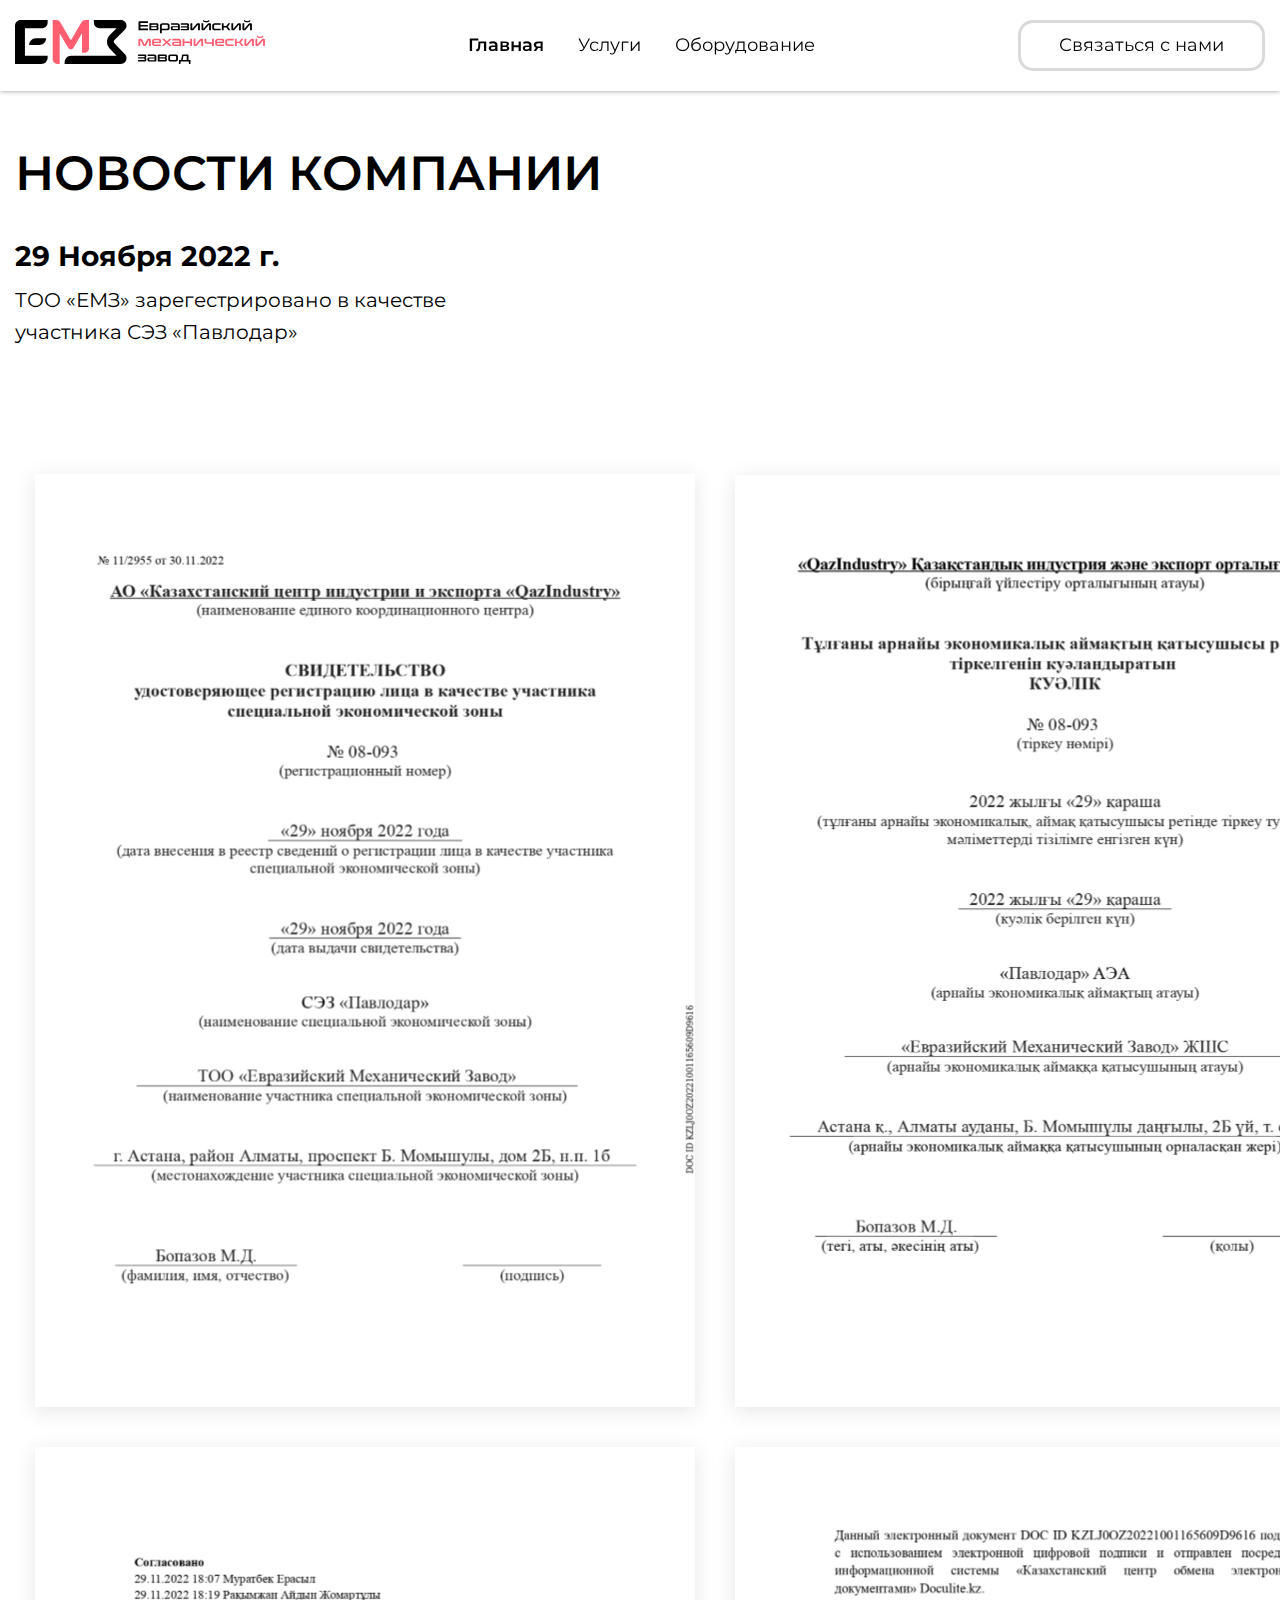
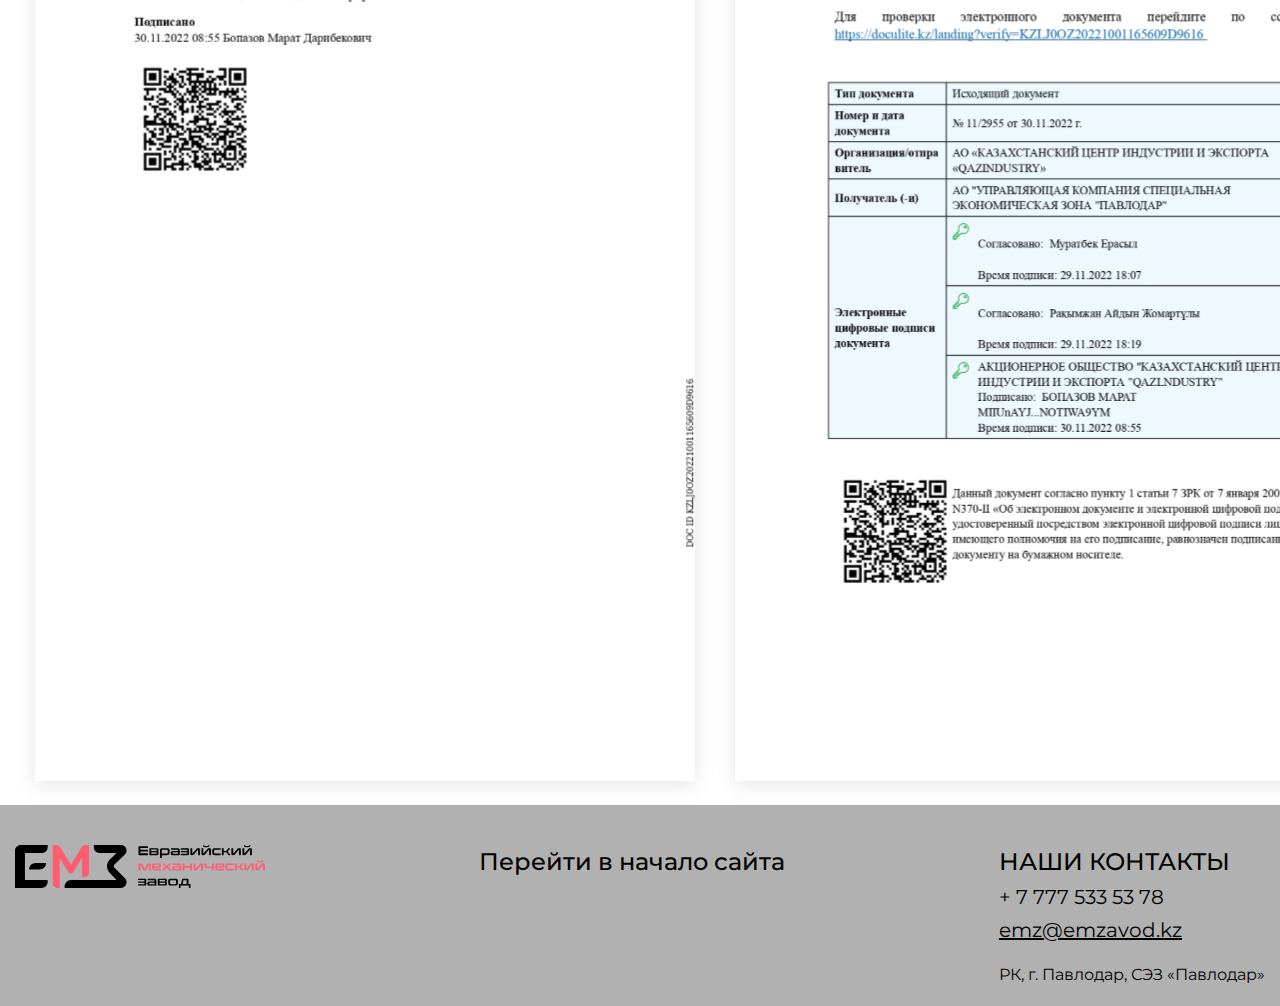
==== assets/pages/news.html @ a5917688 "more" ====
<!DOCTYPE html>
<html lang="ru">
<head>
    <meta charset="UTF-8">
    <meta name="viewport" content="width=device-width, initial-scale=1">
    <link rel="stylesheet" href="../css/style.css">
    <link href="https://fonts.googleapis.com/css?family=Kaushan+Script|Montserrat:300i,400,700&amp;subset=cyrillic-ext" rel="stylesheet">
    <link rel="stylesheet" href="https://use.fontawesome.com/releases/v5.7.2/css/all.css" integrity="sha384-fnmOCqbTlWIlj8LyTjo7mOUStjsKC4pOpQbqyi7RrhN7udi9RwhKkMHpvLbHG9Sr" crossorigin="anonymous">
    <title>EMZ</title>
</head>
<body>


<header class="header" id="header">
    <div class="container">
        <div class="header__inner">
            <div class="header__logo">
              <img class="header__logo__img" src="../images/logo/logoemz.svg">
            </div>

            <nav class="nav">
                <a class="nav__link active" href="#">Главная</a>
                <a class="nav__link" href="#">Услуги</a>
                <a class="nav__link" href="#">Оборудование</a>
            </nav>


            <a class="btn" href="#contacts">Связаться с нами</a>


        </div>
    </div>
</header>


<div class="page">
    <div class="news" id="intro">
      <div class="container">
        <h1 class="new_title_main">НОВОСТИ КОМПАНИИ</h2>
        <p class="news__data news__data--data">29 Ноября 2022 г.</p>
        <p class="news__text news__text--title">ТОО «ЕМЗ» зарегестрировано в качестве участника СЭЗ «Павлодар»</p>
        <div class="news__container">
    </div>
      </div>
    </div>

    <div class="documents">
      <div class="container">
        <div class="documents__row">
          <img class="doc_image" src="..\images\doc\doc1.svg" alt="">
          <img class="doc_image" src="..\images\doc\doc2.svg" alt="">
        </div>
        <div class="documents__row">
          <img class="doc_image" src="..\images\doc\doc3.svg" alt="">
          <img class="doc_image" src="..\images\doc\doc4.svg" alt="">
        </div>
      </div>
    </div>

    <footer class="footer">
      <div class="container">
        <div class="footer_container">
          <div class="header__logo">
            <img class="header__logo__img" src="../images/logo/logoemz.svg">
          </div>
          <div class="footer_return">
            <a class="footer_text" href="#intro">Перейти в начало сайта</a>
          </div>
          <div class="footer_contacts">
            <h2 class="footer_contacts_title">НАШИ КОНТАКТЫ</h2>
            <a class="footer_contact_tel" href="tel:+77775335378">+ 7 777 533 53 78</a>
            <a class="footer_contact_email" href="mailto:emz@emzavod.kz">emz@emzavod.kz</a>
            <p class="footer_contact_addres">РК, г. Павлодар, СЭЗ «Павлодар»</p>
          </div>
        </div>
      </div>
    </footer>
</div><!-- /.page -->

</body>
</html>
---- assets/css/style.css ----
body {
    margin: 0; /* Обнуление отступов */
    font-family: 'Montserrat', sans-serif;

    font-size: 15px;
    line-height: 1.6;
    color: #333; /* */
}

*,
*:before,
*:after {
    box-sizing: border-box; /* Свойства width и height включают в себя значения padding и border, но не margin. */
}

h1, h2, h3, h4, h5, h6 {
    margin: 0; /* Обнуление отступов */
}

hr {
    display: block; /* Элемент показывается как блочный. Применение этого значения для строчных элементов, например <span>, заставляет его вести подобно блокам — происходит перенос строк в начале и в конце содержимого. */
    width: 100%; /* Ширина на всю ширину контейнера */
    height: 1px;
    margin: 40px 0;

    border: 0;
    background-color: #e5e5e5;
}


/* Page */
.page {
    overflow: hidden; /* Отображается только область внутри элемента, остальное будет скрыто. */
}


/* Container */
.container {
    width: 100%;
    max-width: 1400px; /* Максимально возможная ширина */
    padding: 0 15px;
    margin: 0 auto;
}



/* Intro */
.intro {
    margin-top: 100px;
    margin-bottom: 290px;
    width: 100%;
    max-height: 900px;
    min-height: 500px;
    position: relative;

    background-color: #fff;
}

.intro_text {
  padding-bottom: 100px;
  margin: 0;

  font-family: 'Montserrat';
  font-style: normal;
  font-weight: 500;
  font-size: 24px;
  display: flex;
  justify-content: center;
  align-items: center;
  text-align: center;

  color: #FF5E71;
}

.intro__inner {
  width: 100%;
  position: relative;
  margin: 0 auto;
}

.intro_titles {
  position: absolute;
  margin: 0 auto;
  z-index: 2;
}

.intro_p {

  max-width: 400px;

  display: block;
  margin-top: 27px;

  font-family: 'Montserrat';
  font-style: normal;
  font-weight: 400;
  font-size: 18px;
}

.intro_img {

  position: absolute;
  margin: 0 auto;
  top: 22px;
  right: 0px;

  z-index: 1;
}

.intro_img_img {
  max-width: 800px;
  max-height: 500px;

  z-index: 0;
}

.intro__title_first {
  font-family: 'Montserrat';
  font-size: 64px;
  line-height: 140.5%;
  z-index: 1000;
  color: #FF5E71;
}

.intro__title {
  font-family: 'Montserrat';
  font-size: 64px;
  line-height: 140.5%;

  z-index: 1000;
}

.intro__title:after {
    content: "";
    width: 60px;
    height: 3px;
    margin: 60px auto;

    background-color: #fff;
}

/* Header */
.header {
    width: 100%;
    padding-top: 20px;

    position: fixed;
    top: 0;
    left: 0;
    right: 0;
    z-index: 1000;

    background: rgba(255, 255, 255, 0.98);
    box-shadow: 0 0 5px rgba(0,0,0,0.4);

    border-radius: 0px;
}

.header.fixed {
    background-color: #eb8b8d;
    box-shadow: 0 3px 10px rgba(0, 0, 0, 0.2);

    position: fixed;
    top: 0;
    left: 0;
    right: 0;

    transform: translate3d(0, 0, 0);
}

/* .header.active {
    background-color: #eb8b8d;
} */

.header__inner {
    display: flex;
    justify-content: space-between;
    align-items: center;
    padding-bottom: 20px;
}

.header__logo {
}

.header__logo__img {
  max-width: 250px;
  max-height: 50px;
}

/* Nav */
.nav {
    font-size: 14px;
    /* text-transform: uppercase; */
}

.nav__link {
    /* display: inline-block;
    vertical-align: top; /* Выравнивает верх блока по верхней части строки. */
    margin: 0 15px;
    position: relative;

    color: #000000;
    text-decoration: none;

    transition: color .1s linear; */

    font-family: 'Montserrat';
    font-style: normal;
    font-weight: 400;
    font-size: 18px;
    line-height: 22px;
    /* identical to box height */

    text-align: center;

    color: #000000;
}

.nav__link:after {
    content: "";
    display: block;
    width: 100%;
    height: 3px;

    background-color: #FF5E71;
    opacity: 0;

    position: absolute;
    top: 100%;
    left: 0;
    z-index: 1;

    transition: opacity .1s linear;
}

.nav__link:hover {
    color: #FF5E71;
}

.nav__link:hover:after,
.nav__link.active:after {
    /* opacity: 1; */
}

.nav__link.active {
    /* color: #fce38a; */
    font-family: 'Montserrat';
    font-style: normal;
    font-weight: 600;
    font-size: 18px;
    line-height: 22px;
    /* identical to box height */

    text-align: center;

    color: #000000;
}

.nav_button {
  display: inline-block;
  width: 233px;
  height: 48px;
  box-sizing: border-box;
  text-align: center;
  color: #fff;
  text-decoration: none;
  border-radius: 15px;
  border: 3px solid #D9D9D9;
  position: relative;
}

.nav_button {
  display: inline-block;
  vertical-align: top;
  padding: 8px 30px;

  border: 3px solid #D9D9D9;
  border-radius: 15px;

  font-size: 14px;
  font-weight: 700;
  color: #fff;
  text-transform: uppercase;
  text-decoration: none;

  transition: background .1s linear, color .1s linear;
}

.nav_button:hover {
    background-color: #fff;
    color: #333;
}

/* Button */
.btn {
    /* display: inline-block; */
    /* vertical-align: top; */
    padding: 8px 38px;

    border: 3px solid #D9D9D9;
    border-radius: 15px;

    font-family: 'Montserrat';
    font-size: 18px;
    font-weight: 400;
    color: #000;
    text-decoration: none;

    transition: background .1s linear, color .1s linear, border .1s linear;
}

.btn:hover {
    background-color: #FF5E71;
    border-color: #FF5E71;
    color: #fff;
}

/* Services */
.services {
  max-height: 900px;
  background-color: #F2F2F2;
}

.services__title {
  /* margin-left: 20%; */

  padding-top: 90px;
  padding-bottom: 78px;

  font-family: 'Montserrat';
font-style: normal;
font-weight: 600;
font-size: 40px;
line-height: 140.5%;
/* or 67px */

display: flex;
align-items: center;

color: #000000;
}

.service {
  display: flex;
  flex-wrap: wrap;
  justify-content: space-between;

  padding-bottom: 50px;
}

.service_item {
  max-width: 31%;
  max-height: 450px;


  padding: 20px 38px;

  border: 3px solid #fff;
  border-radius: 15px;
  background-color: #fff;

  display: flex;
  /* justify-content: center; */
  flex-direction: column;

  box-shadow: 0 0 20px rgba(0,0,0,0.25);
}

.services__text {
  position: relative;
  font-family: 'Montserrat';
  font-style: normal;
  font-weight: 500;
  font-size: 24px;
  line-height: 140%;
  align-items: center;

  color: #000000;
}

.services_row {
  font-family: 'Montserrat';
font-style: normal;
font-weight: 400;
font-size: 14px;

color: #000000;
}

.services_row::marker {
  unicode-bidi: isolate;
    font-variant-numeric: tabular-nums;
    text-transform: none;
    text-indent: 0px !important;
    text-align: start !important;
    text-align-last: start !important;
    color: #B1B1B1;
}

.services__number {
  font-family: 'Montserrat';
font-style: normal;
font-weight: 400;
font-size: 16px;

color: #FF5E71;
}

.services__btn {
    display: flex;
    justify-content: center;

    padding-bottom: 38px;
} /* /Services */

/* Why Choose */

.why_choose__title {
  /* margin-left: 20%; */
  max-width: 50%;

  padding-top: 90px;

  font-family: 'Montserrat';
  font-style: normal;
  font-weight: 600;
  font-size: 40px;
  line-height: 140.5%;

  color: #000000;
}

.why_choose_container {
  margin-top: 50px;
  display: flex;
  justify-content: space-between;
}

.why {
  max-width: 45%;
  display: flex;
  flex-direction: column;
}

.why_icon {
  max-height: 70px;
}

.why_text {
  font-family: 'Montserrat';
  font-style: normal;
  font-weight: 500;
  font-size: 24px;
  line-height: 140.5%;
  color: #000000;
}

.why_row {
  font-family: 'Montserrat';
  font-style: normal;
  font-weight: 400;
  font-size: 20px;
  line-height: 187.5%;
  color: #000000;
}

.why_row::marker {
  unicode-bidi: isolate;
    font-variant-numeric: tabular-nums;
    text-transform: none;
    text-indent: 0px !important;
    text-align: start !important;
    text-align-last: start !important;
    color: #B1B1B1;
}

.machine {
  padding-bottom: 90px;
}

.machine__title {
  margin-top: 90px;
  margin-bottom: 40px;

  font-family: 'Montserrat';
  font-style: normal;
  font-weight: 600;
  font-size: 48px;
  line-height: 140.5%;
  color: #000000;
}

.machine__row {

  margin-top: 50px;

  display: flex;
  justify-content: space-between;

  border-bottom: 3px solid #D9D9D9;

}

.machine__row_text {
  max-width: 80%;

  margin: 0;
  margin-bottom: 5px;

  font-family: 'Montserrat';
  font-style: normal;
  font-weight: 500;
  font-size: 24px;

  color: #000000;
}

.machine__image {

}

.news {

}

.new_title {
  padding: 90px 0;


  font-family: 'Montserrat';
font-style: normal;
font-weight: 600;
font-size: 48px;

color: #000000;
}

.news__container {
  display: flex;
  justify-content: space-between;

  padding-bottom: 90px;
}

.news__popup {

  max-width: 48%;

  background: #D9D9D9;
  border-radius: 40px;

  padding: 0 30px;

  display: flex;
  justify-content: center;
  flex-direction: column;

  text-decoration: none;
}

.news__image {
  width: 560px;
  height: 560px;

  border-radius: 30px;
}

.news__image--hands {
  margin-top: 25px;
    border-radius: 40px;
}

.news__data {
  margin-top: 22px;
  margin-left: 43px;
  margin-bottom: 5px;

  font-family: 'Montserrat';
font-style: normal;
font-weight: 700;
font-size: 28px;

color: #000000;
}

.news__text {
  width: 500px;
  margin-top: 0px;
  margin-left: 43px;


  font-family: 'Montserrat';
font-style: normal;
font-weight: 400;
font-size: 20px;

color: #000000;
}

.contacts {
  background-color: #F2F2F2;

  padding-bottom: 40px;
}

.contacts_container {
  display: flex;
  justify-content: center;
  flex-direction: column;
}

.contacts_title {
  padding-top: 40px;

  align-items: center;
  text-align: center;

  font-family: 'Montserrat';
  font-style: normal;
  font-weight: 600;
  font-size: 48px;
  line-height: 140%;

  color: #000;
}

.contact_tel {
  margin-top: 24px;

  align-items: center;
  text-align: center;

  text-decoration: none;

  font-family: 'Montserrat';
  font-style: normal;
  font-weight: 500;
  font-size: 36px;
  line-height: 187.5%;

  color: #000;
}

.contact_email {
  align-items: center;
  text-align: center;

  font-family: 'Montserrat';
  font-style: normal;
  font-weight: 500;
  font-size: 36px;
  line-height: 187.5%;

  color: #000;
}

.contact_addres {
  align-items: center;
  text-align: center;

  font-family: 'Montserrat';
font-style: normal;
font-weight: 400;
font-size: 20px;
line-height: 170%;

color: #000;
}

.map {
  align-items: center;
  text-align: center;

  border-radius: 100px;
}

.map_iframe {
  border-radius: 40px;

}

/* Footer */

.footer {
    padding-top: 40px;
    background-color: #B1B1B1;
}

.footer_container {
  display: flex;
  justify-content: space-between;
}

.footer_return {
  padding: 0;
  font-family: 'Montserrat';
  font-style: normal;
  font-weight: 500;
  font-size: 24px;
  line-height: 140%;
  color: #000000;
}

.footer_text {
  margin: 0;
  text-decoration: none;
  color: #000;

  transition: color .1s linear;
}

.footer_text:hover {
    color: #D9D9D9;
}

.footer_contacts {
  display: flex;
  justify-content: center;
  flex-direction: column;
}

.footer_contacts_title {
  font-family: 'Montserrat';
  font-style: normal;
  font-weight: 500;
  font-size: 24px;
  line-height: 140.5%;
  color: #000000;
}

.footer_contact_tel {
  font-family: 'Montserrat';
  font-style: normal;
  font-weight: 400;
  font-size: 20px;
  line-height: 187.5%;
  color: #000000;

  text-decoration: none;
}

.footer_contact_email {
  font-family: 'Montserrat';
  font-style: normal;
  font-weight: 400;
  font-size: 20px;
  line-height: 140.5%;
  color: #000000;
}

.footer_contact_addres {
  font-family: 'Montserrat';
  font-style: normal;
  font-weight: 400;
  font-size: 16px;
  line-height: 187.5%;
  color: #000000;
}


@media (max-width: 1230px) {

    /* Intro */
    .intro__suptitle {
        font-size: 52px;
    }

    .intro__title {
        font-size: 120px;
    }

    /* Reviews */
    .reviews__text {
        font-size: 20px;
    }
}

@media (max-width: 990px) {

    /* Intro */
    .intro__suptitle {
        font-size: 32px;
    }

    .intro__title {
        font-size: 80px;
    }

    /* Stat */
    .stat {
       justify-content: center;
    }

    .stat__item {
        flex: none;
        width: 33.33333%;
        padding-top: 30px;
        padding-bottom: 30px;

        border: 0;
    }

    .stat__item:last-child {
        border-right: 0;
    }

    /* Services */
    .services__item {
        width: 50%;
        padding-bottom: 0;
    }

    .services__item--border {
        border-bottom: 0;
    }

    /* Reviews */
    .reviews {
        padding: 0 60px;
    }

    .reviews__photo {
        width: 150px;
        height: 150px;
    }

    .reviews__item {
        padding-left: 175px;
    }

    /* Clients */
    .clients {
        max-width: 600px;
        margin: 0 auto;
    }

    .clients__item {
        width: 100%;
        padding-right: 0;
    }

    .clients__item:last-child {
        margin-bottom: 0;
    }


    /* Footer */
    .footer__col--first {
        width: 100%;
    }

    .footer__col--second,
    .footer__col--third {
        width: 50%;
    }

    /* Instagram */
    .instagram {
        justify-content: flex-start;
    }

    .instagram__item {
        width: auto;
        border-right: 1px solid white;
    }
}

@media (max-width: 770px) {

    /* Intro */
    .intro {
        min-height: 650px;
    }


    /* Header */
    .header {
        padding: 10px 0;
    }

    /* Nav */
    .nav {
        display: none;
        width: 100%;

        position: absolute;
        top: 100%;
        left: 0;

        background-color: #eb8b8d;
    }

    .nav__link {
        display: block;
        margin: 0;
        padding: 8px 20px;
    }

    .nav-toggle {
        display: block;
    }


    /* Section */
    .section {
        padding: 40px 0;
    }

    .section--devices {
        padding-bottom: 0;
    }


    /* Card */
    .card {
        margin-top: 50px;
        justify-content: center;
    }

    .card__item {
        width: 100%;
        max-width: 410px;
        margin-bottom: 30px;
    }

    .card__item:last-child {
        margin-bottom: 0;
    }


    /* Slider */
    .slider__text {
        display: none;
    }

    .slider__item.active:before {
        width: 50%;
    }

    /* Services */
    .services {
        justify-content: center;
    }

    .services__item {
        width: 100%;
        max-width: 400px;
        padding-left: 55px;
        padding-right: 0;
    }

    .services__icon {
        left: 0;
    }


    /* Wedo */
    .wedo__img {
        display: none;
    }

    .wedo__item {
        width: 100%;
    }

    /* Reviews */
    .reviews__photo {
        position: static;
        margin: 0 auto 20px;
    }

    .reviews__item {
        padding-left: 0;
    }

    .reviews__text {
        font-size: 16px;
    }

    .reviews__author {
        font-size: 20px;
    }

    /* Works */
    .works {
        flex-wrap: wrap;
    }

    .works__col {
        flex: none;
        width: 50%;
    }

    /* Blog */
    .blog {
        max-width: 380px;
        margin: 0 auto;
    }

    .blog__item {
        width: 100%;
        margin-bottom: 30px;
    }

    .blog__item:last-child {
        margin-bottom: 0;
    }
}


@media (max-width: 575px) {

    /* Intro */
    .intro__suptitle {
        font-size: 22px;
    }

    .intro__title {
        font-size: 40px;
    }

    /* Section */
    .section__header {
        margin-bottom: 50px;
    }

    .section__suptitle {
        font-size: 20px;
    }

    .section__title {
        font-size: 24px;
    }

    .section__title:after {
        margin: 20px auto;
    }

    /* Stat */
    .stat__item {
        width: 100%;

        border-bottom: 1px solid #b5eae0;
    }

    .stat__item:last-child {
        border-bottom: 0;
    }

    .stat__count {
        font-size: 52px;
    }


    /* Devices */
    .devices {
        max-width: 320px;
    }

    .devices__item--iphone {
        width: 180px;
        bottom: -50px;
        right: -80px;
    }


    /* Reviews */
    .reviews {
        padding: 0;
    }

    .reviews__btn {
        top: 18%;
    }

    /* Logos */
    .logos {
        flex-wrap: wrap;
        justify-content: center;
    }

    .logos__item {
        width: 50%;
        margin-bottom: 20px;
    }

    .logos__img {
        margin: 0 auto;
    }

    /* Works */
    .works__col {
        width: 100%;
    }


    /* Clients */
    .clients__photo {
        position: static;
    }

    .clients__item {
        padding-left: 0;
        text-align: center;
    }

    .clients__text:before {
        margin: 15px auto;
    }


    /* Blogs */
    .blogs__img {
        width: 80px;
        height: 50px;
    }

    .blogs__title {
        font-size: 10px;
    }

    /* Subscribe */
    .subscribe {
        flex-wrap: wrap;
        max-width: none;
    }

    .subscribe__input {
        margin-bottom: 10px;
        border-right: 1px solid #e7e7e7;
    }

    .subscribe__input,
    .subscribe__btn {
        width: 100%;
    }
}

.new_title_main {
  padding-top: 135px;


  font-family: 'Montserrat';
font-style: normal;
font-weight: 600;
font-size: 48px;

color: #000000;
}

.news__data--data {
  margin-left: 0;
}

.news__text--title {
  margin-left: 0px;
}

.documents__row {
  display: flex;
  justify-content: space-between;
  padding: 0;
  margin: 0;
}

.doc_image {
  width: 700px;
  padding: 0;
  margin: 0;
}
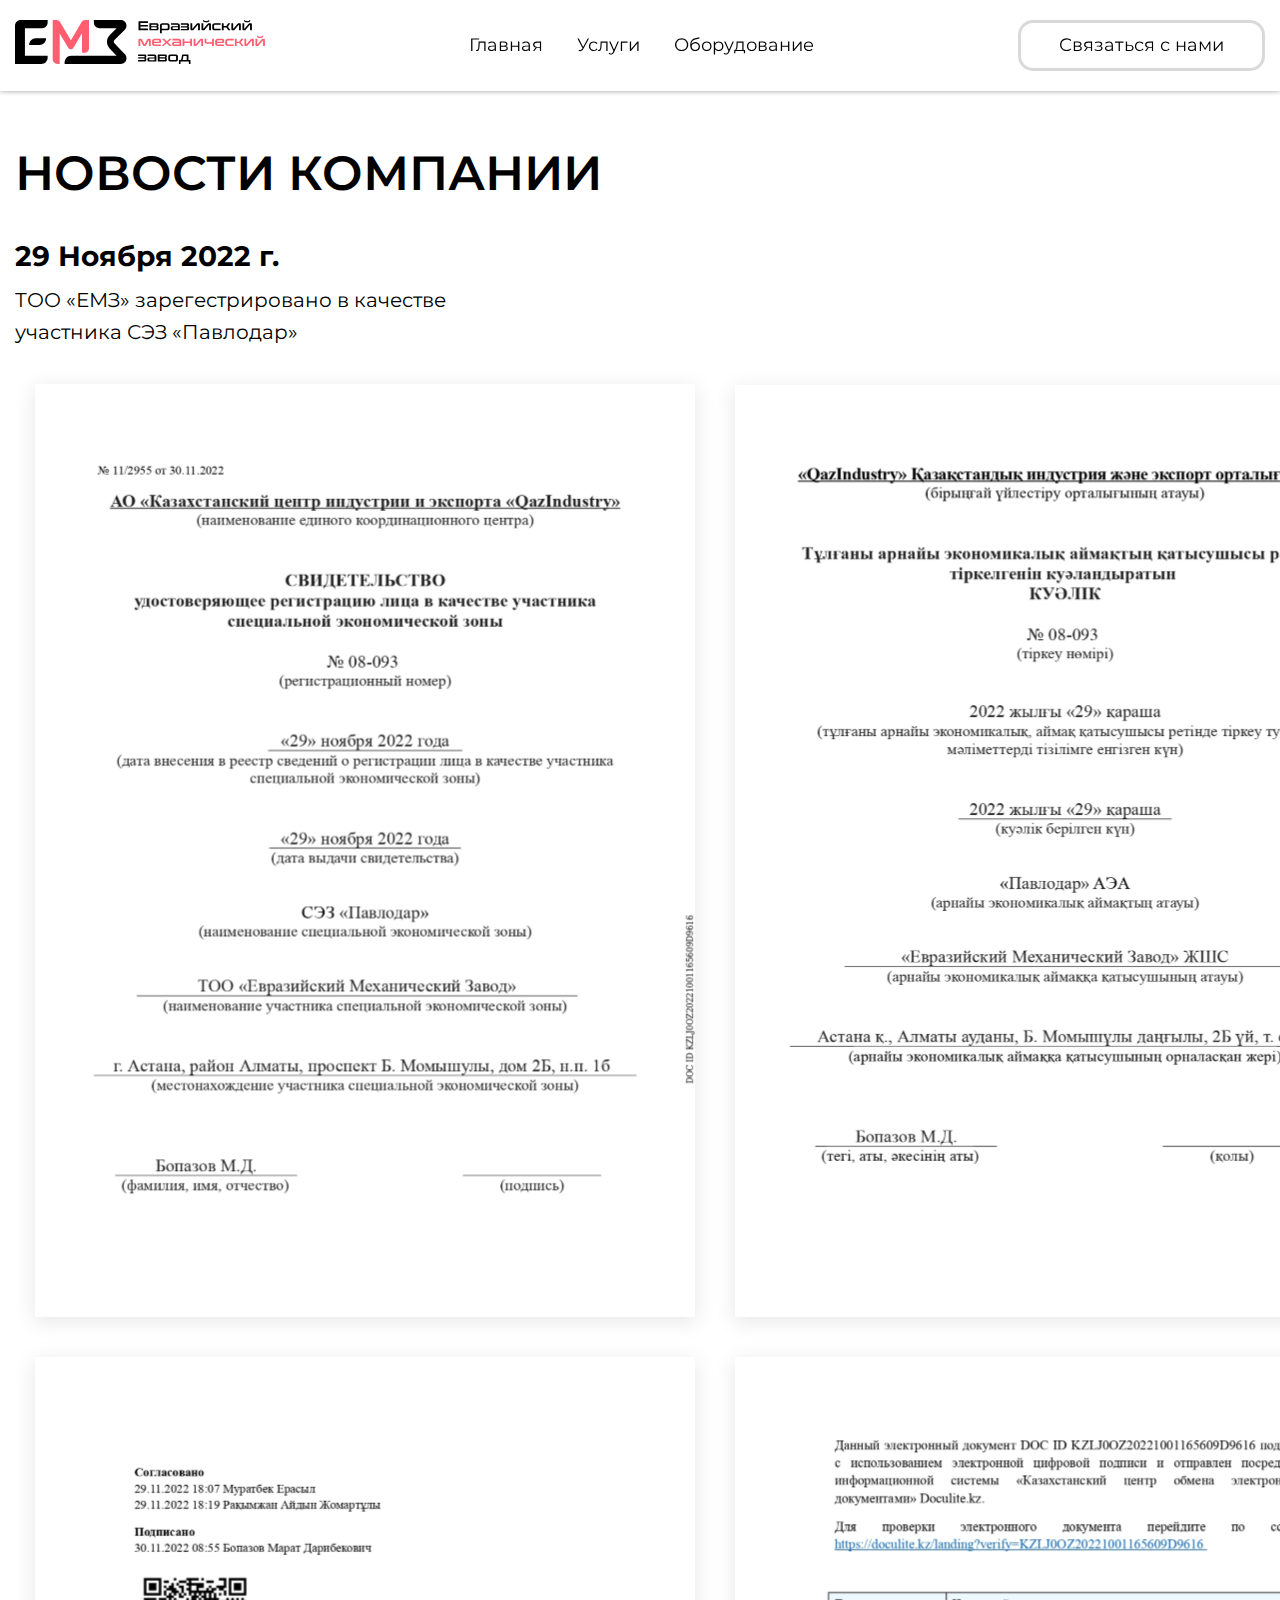
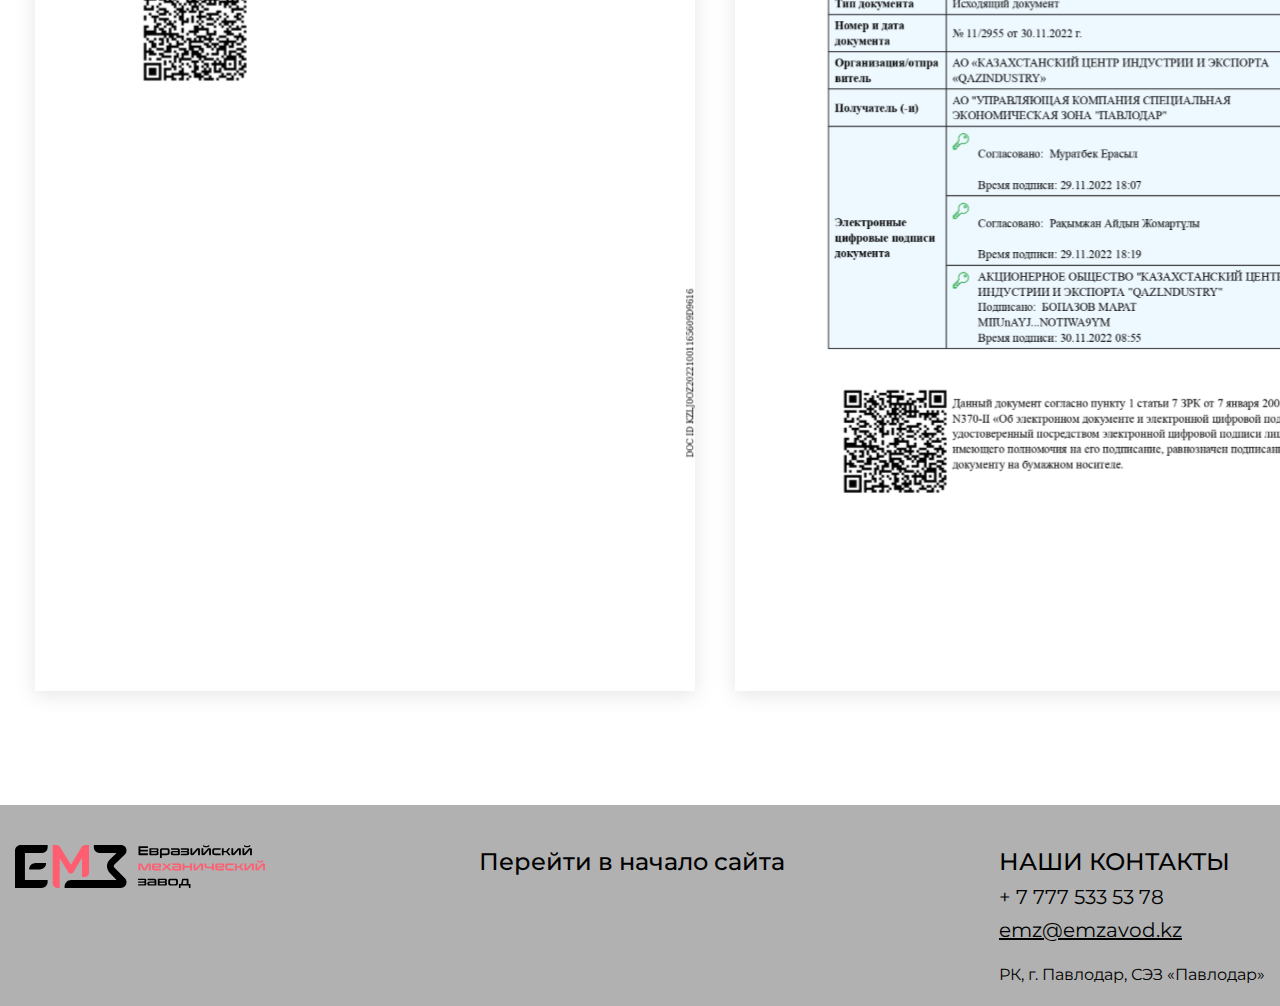
==== commit 283e2484: "News" ====
--- a/assets/pages/news.html
+++ b/assets/pages/news.html
@@ -19,13 +19,13 @@
             </div>
 
             <nav class="nav">
-                <a class="nav__link active" href="#">Главная</a>
-                <a class="nav__link" href="#">Услуги</a>
-                <a class="nav__link" href="#">Оборудование</a>
+                <a class="nav__link" href="../../index.html">Главная</a>
+                <a class="nav__link" href="../../index.html##services">Услуги</a>
+                <a class="nav__link" href="../../index.html#machine">Оборудование</a>
             </nav>
 
 
-            <a class="btn" href="#contacts">Связаться с нами</a>
+            <a class="btn" href="../../index.html#contacts">Связаться с нами</a>
 
 
         </div>
@@ -39,21 +39,22 @@
         <h1 class="new_title_main">НОВОСТИ КОМПАНИИ</h2>
         <p class="news__data news__data--data">29 Ноября 2022 г.</p>
         <p class="news__text news__text--title">ТОО «ЕМЗ» зарегестрировано в качестве участника СЭЗ «Павлодар»</p>
-        <div class="news__container">
-    </div>
       </div>
     </div>
 
     <div class="documents">
       <div class="container">
-        <div class="documents__row">
-          <img class="doc_image" src="..\images\doc\doc1.svg" alt="">
-          <img class="doc_image" src="..\images\doc\doc2.svg" alt="">
+        <div class="documents_container">
+          <div class="documents__row">
+            <img class="doc_image" src="..\images\doc\doc1.svg" alt="">
+            <img class="doc_image" src="..\images\doc\doc2.svg" alt="">
+          </div>
+          <div class="documents__row">
+            <img class="doc_image" src="..\images\doc\doc3.svg" alt="">
+            <img class="doc_image" src="..\images\doc\doc4.svg" alt="">
+          </div>
         </div>
-        <div class="documents__row">
-          <img class="doc_image" src="..\images\doc\doc3.svg" alt="">
-          <img class="doc_image" src="..\images\doc\doc4.svg" alt="">
-        </div>
+
       </div>
     </div>
 
--- a/assets/css/style.css
+++ b/assets/css/style.css
@@ -598,6 +598,10 @@
 color: #000000;
 }
 
+.inter {
+  height: 90px;
+}
+
 .contacts {
   background-color: #F2F2F2;
 
@@ -623,6 +627,17 @@
   line-height: 140%;
 
   color: #000;
+}
+
+.link_container {
+  max-width: 100%;
+
+  align-items: center;
+  text-align: center;
+
+  display: flex;
+  justify-content: center;
+  flex-direction: column;
 }
 
 .contact_tel {
@@ -1157,6 +1172,10 @@
   margin-left: 0px;
 }
 
+.documents_container {
+  padding-bottom: 90px;
+}
+
 .documents__row {
   display: flex;
   justify-content: space-between;
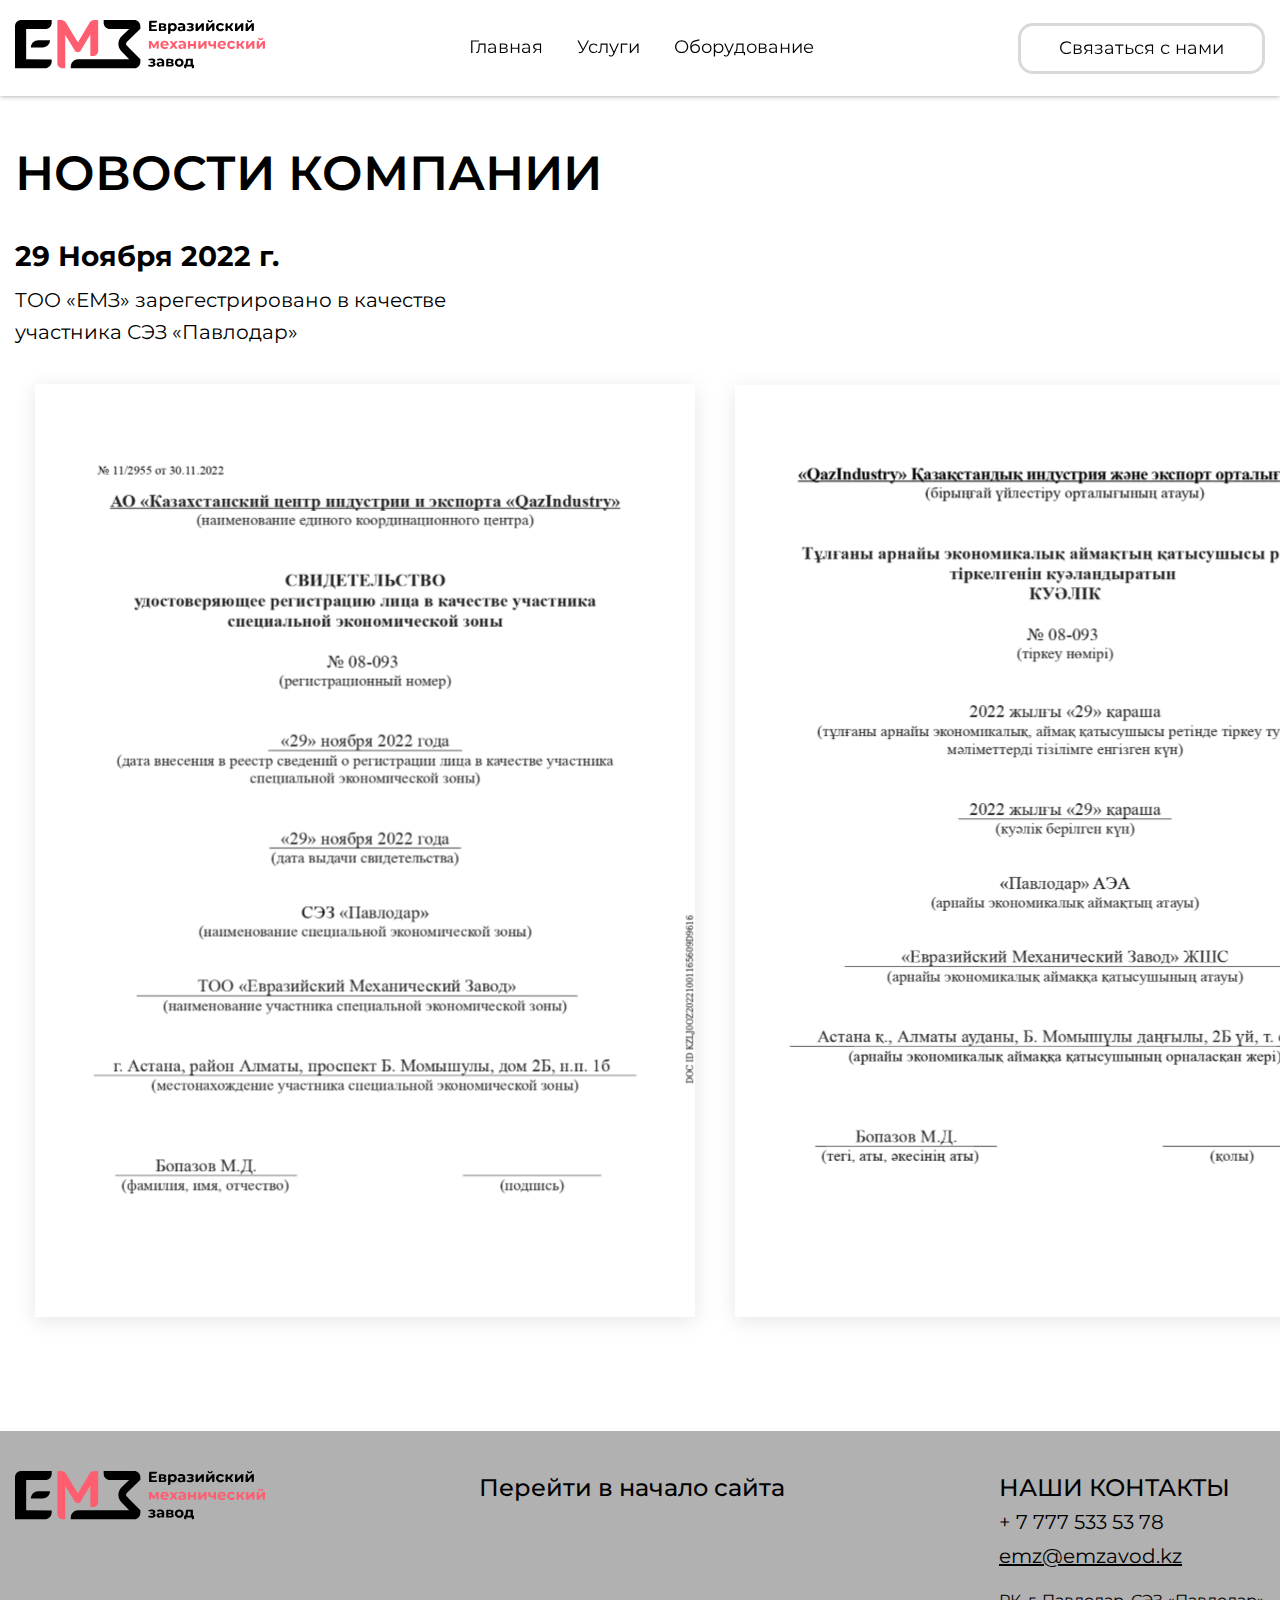
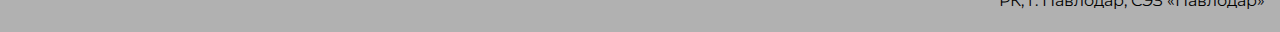
==== commit bab36583: "nice" ====
--- a/assets/pages/news.html
+++ b/assets/pages/news.html
@@ -49,10 +49,6 @@
             <img class="doc_image" src="..\images\doc\doc1.svg" alt="">
             <img class="doc_image" src="..\images\doc\doc2.svg" alt="">
           </div>
-          <div class="documents__row">
-            <img class="doc_image" src="..\images\doc\doc3.svg" alt="">
-            <img class="doc_image" src="..\images\doc\doc4.svg" alt="">
-          </div>
         </div>
 
       </div>
--- a/assets/css/style.css
+++ b/assets/css/style.css
@@ -50,8 +50,8 @@
     margin-top: 100px;
     margin-bottom: 290px;
     width: 100%;
-    max-height: 900px;
-    min-height: 500px;
+    max-height: 500px;
+    min-height: 400px;
     position: relative;
 
     background-color: #fff;
@@ -71,6 +71,11 @@
   text-align: center;
 
   color: #FF5E71;
+}
+
+.intro__text__begin {
+  display: flex;
+  justify-content: space-between;
 }
 
 .intro__inner {
@@ -323,9 +328,6 @@
 }
 
 .services__title {
-  /* margin-left: 20%; */
-
-  padding-top: 90px;
   padding-bottom: 78px;
 
   font-family: 'Montserrat';
@@ -476,11 +478,10 @@
 }
 
 .machine {
-  padding-bottom: 90px;
+
 }
 
 .machine__title {
-  margin-top: 90px;
   margin-bottom: 40px;
 
   font-family: 'Montserrat';
@@ -539,8 +540,6 @@
 .news__container {
   display: flex;
   justify-content: space-between;
-
-  padding-bottom: 90px;
 }
 
 .news__popup {
@@ -600,6 +599,10 @@
 
 .inter {
   height: 90px;
+}
+
+.inter--services {
+  background-color: #F2F2F2;
 }
 
 .contacts {
